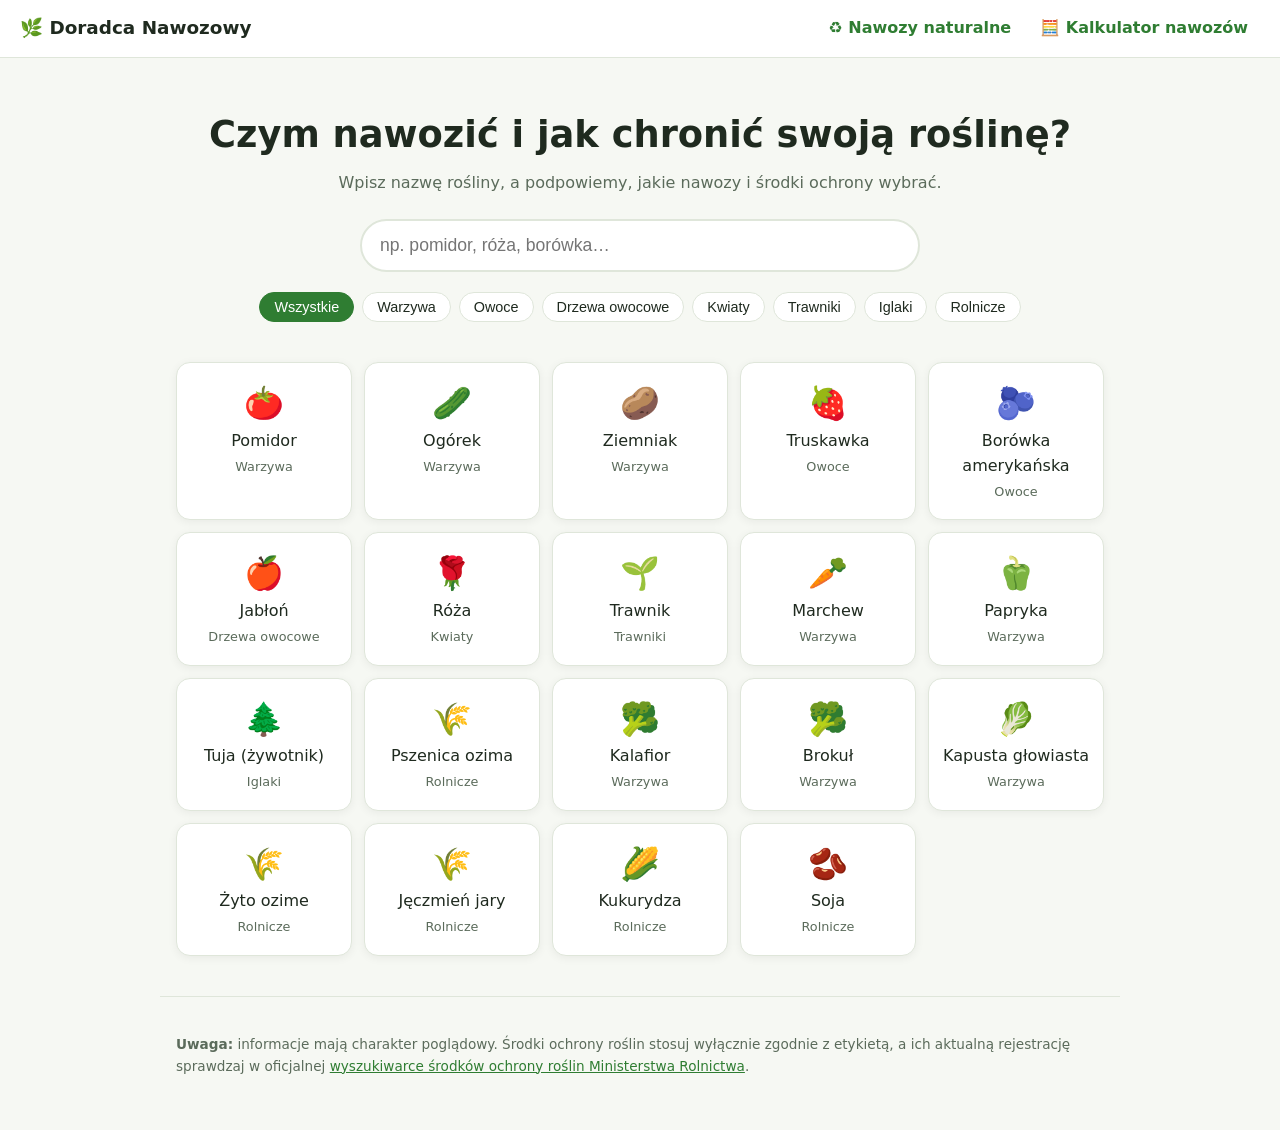
==== index.html @ f7c468db "Doradca Nawozowy - pierwsza wersja strony" ====
<!doctype html>
<html lang="pl">
<head>
  <meta charset="utf-8">
  <meta name="viewport" content="width=device-width, initial-scale=1">
  <title>Doradca Nawozowy</title>
  <meta name="description" content="Wpisz nazwę rośliny i sprawdź, jak ją nawozić i chronić przed chorobami oraz szkodnikami.">
  <link rel="stylesheet" href="style.css">
</head>
<body>
  <header class="naglowek">
    <a href="#" class="logo">🌿 Doradca Nawozowy</a>
    <nav>
      <a href="#naturalne" class="nav-link">♻️ Nawozy naturalne</a>
      <a href="#kalkulator" class="nav-link">🧮 Kalkulator nawozów</a>
    </nav>
  </header>

  <main>
    <section class="hero">
      <h1>Czym nawozić i jak chronić swoją roślinę?</h1>
      <p class="podtytul">Wpisz nazwę rośliny, a podpowiemy, jakie nawozy i środki ochrony wybrać.</p>

      <div class="szukaj">
        <input id="pole-szukaj" type="search" placeholder="np. pomidor, róża, borówka…" autocomplete="off" aria-label="Nazwa rośliny">
        <ul id="podpowiedzi" class="podpowiedzi" role="listbox" hidden></ul>
      </div>

      <div class="kategorie" id="kategorie"></div>
    </section>

    <section id="wynik" class="wynik" hidden></section>

    <section id="lista" class="lista"></section>
  </main>

  <footer class="stopka">
    <p><strong>Uwaga:</strong> informacje mają charakter poglądowy. Środki ochrony roślin stosuj wyłącznie zgodnie z etykietą,
      a ich aktualną rejestrację sprawdzaj w oficjalnej
      <a href="https://www.gov.pl/web/rolnictwo/wyszukiwarka-srodkow-ochrony-roslin" target="_blank" rel="noopener">wyszukiwarce środków ochrony roślin Ministerstwa Rolnictwa</a>.</p>
  </footer>

  <script src="data/rosliny.js"></script>
  <script src="data/nawozy.js"></script>
  <script src="data/naturalne.js"></script>
  <script src="kalkulator.js"></script>
  <script src="strona-naturalne.js"></script>
  <script src="app.js"></script>
</body>
</html>
---- style.css ----
:root {
  --tlo: #f6f8f3;
  --karta: #ffffff;
  --tekst: #1f2a1f;
  --tekst-slaby: #5b6b5b;
  --akcent: #2f7d32;
  --akcent-jasny: #e3f1e1;
  --ramka: #dfe6da;
  --ostrzezenie: #fff6e0;
  --cien: 0 2px 10px rgba(0, 0, 0, 0.06);
  --N: #3b82c4;
  --P: #c4573b;
  --K: #8a5bc4;
}

@media (prefers-color-scheme: dark) {
  :root {
    --tlo: #121712;
    --karta: #1b221b;
    --tekst: #e6ede4;
    --tekst-slaby: #9fb09c;
    --akcent: #6cc070;
    --akcent-jasny: #243624;
    --ramka: #2e3a2e;
    --ostrzezenie: #2d2818;
    --cien: none;
  }
}

* { box-sizing: border-box; }
[hidden] { display: none !important; }

body {
  margin: 0;
  font-family: system-ui, -apple-system, "Segoe UI", Roboto, sans-serif;
  background: var(--tlo);
  color: var(--tekst);
  line-height: 1.55;
}

a { color: var(--akcent); }

.naglowek {
  padding: 14px 20px;
  border-bottom: 1px solid var(--ramka);
  background: var(--karta);
}
.naglowek { display: flex; align-items: center; justify-content: space-between; gap: 12px; flex-wrap: wrap; }
.nav-link { text-decoration: none; font-weight: 600; padding: 6px 12px; border-radius: 999px; }
.nav-link:hover { background: var(--akcent-jasny); }

/* --- Kalkulator --- */
.kalk { display: grid; grid-template-columns: minmax(0, 1fr) minmax(0, 1.3fr); gap: 20px; margin-top: 8px; }
.kalk-pola { display: grid; gap: 12px; align-content: start; }
.pole { display: grid; gap: 4px; font-size: 0.85rem; color: var(--tekst-slaby); }
.pole input, .pole select {
  font: inherit; font-size: 1rem; color: var(--tekst); background: var(--karta);
  border: 1px solid var(--ramka); border-radius: 10px; padding: 8px 10px; width: 100%;
}
.pole input:focus, .pole select:focus { outline: 2px solid var(--akcent); border-color: transparent; }
.razem { display: grid; grid-template-columns: 1fr 80px; gap: 8px; }
.kalk-wynik { background: var(--tlo); border-radius: 14px; padding: 16px; }
.kalk-wynik h4 { margin: 0 0 10px; }
.kalk-wynik h4 + * { margin-bottom: 18px; }
.skladniki { display: grid; gap: 6px; }
.skladnik { display: grid; grid-template-columns: 12px 1fr auto auto; gap: 10px; align-items: center; font-size: 0.92rem; }
.kropka { width: 10px; height: 10px; border-radius: 50%; }
.tabela { width: 100%; border-collapse: collapse; font-size: 0.92rem; }
.tabela th { text-align: left; font-size: 0.8rem; color: var(--tekst-slaby); font-weight: 600; padding: 6px 4px; border-bottom: 1px solid var(--ramka); }
.tabela td { padding: 10px 4px; border-bottom: 1px solid var(--ramka); vertical-align: top; }
.tabela .liczba { text-align: right; white-space: nowrap; }
.slaby { color: var(--tekst-slaby); font-size: 0.85em; }
.maly { font-size: 0.8rem; margin-bottom: 0; }
.ostrz { background: var(--ostrzezenie); padding: 8px 12px; border-radius: 10px; font-size: 0.9rem; }

.grupa { border: 1px solid var(--ramka); border-radius: 14px; padding: 10px 14px 14px; margin: 0; display: grid; gap: 10px; min-width: 0; }
.grupa legend { font-weight: 600; padding: 0 6px; }
.dwa { display: grid; grid-template-columns: 1fr 1fr; gap: 10px; }
.trzy { display: grid; grid-template-columns: repeat(3, 1fr); gap: 8px; }
.jedn { font-size: 0.75rem; opacity: 0.8; }
.pole select:disabled { opacity: 0.75; background: var(--akcent-jasny); }
.badanie { background: var(--tlo); border-radius: 10px; padding: 10px 12px; }
.badanie summary { cursor: pointer; font-weight: 600; color: var(--akcent); font-size: 0.92rem; }
.badanie[open] { display: grid; gap: 10px; }
.badanie[open] summary { margin-bottom: 2px; }
.link-przycisk { background: none; border: none; color: var(--akcent); cursor: pointer; padding: 0; font: inherit; font-size: 0.85rem; justify-self: start; }
.nat-wynik { background: var(--karta); border-radius: 10px; padding: 10px 12px; margin-bottom: 18px; }
.nat-wynik p { margin: 4px 0; }

/* --- Poradnik: nawozy naturalne --- */
.przelicznik { background: var(--akcent-jasny); border-radius: 14px; padding: 12px 18px; margin: 16px 0; }
.przelicznik h4 { margin: 0 0 6px; }
.przelicznik ul { margin: 0; padding-left: 20px; }
.nat-siatka { display: grid; grid-template-columns: repeat(auto-fill, minmax(260px, 1fr)); gap: 14px; }
.nat-karta { border: 1px solid var(--ramka); border-radius: 14px; padding: 14px 16px; font-size: 0.92rem; }
.nat-karta header { display: flex; gap: 10px; align-items: center; }
.nat-karta h3 { margin: 0 0 4px; font-size: 1.05rem; }
.nat-karta p { margin: 8px 0; }
.nat-ikona { font-size: 2rem; }
.nat-sklad { display: flex; gap: 14px; flex-wrap: wrap; background: var(--tlo); border-radius: 10px; padding: 8px 12px; }
.nat-sklad div { display: flex; align-items: center; gap: 6px; }
.nat-dawka { background: var(--tlo); border-radius: 10px; padding: 8px 12px; }
.ocena { display: inline-block; font-weight: 600; font-size: 0.85rem; padding: 2px 10px; border-radius: 999px; white-space: nowrap; }
.ocena-tak { background: #dff3dc; color: #1f6b22; }
.ocena-umiar { background: #fff1c9; color: #7a5a00; }
.ocena-nie { background: #fbdcdc; color: #9b2222; }
@media (prefers-color-scheme: dark) {
  .ocena-tak { background: #1f3a20; color: #8fdc92; }
  .ocena-umiar { background: #3a3218; color: #f0cf6c; }
  .ocena-nie { background: #3d1f1f; color: #f29b9b; }
}
.obornik-info { margin-top: 12px; border: 1px solid var(--ramka); border-radius: 12px; padding: 10px 14px; }
.obornik-info p { margin: 6px 0 0; }
.tabela-przewijana { overflow-x: auto; }
.przycisk { display: inline-block; background: var(--akcent); color: #fff; text-decoration: none; padding: 10px 18px; border-radius: 999px; font-weight: 600; }
@media (prefers-color-scheme: dark) { .przycisk { color: #102010; } }

@media (max-width: 720px) {
  .trzy { grid-template-columns: 1fr 1fr 1fr; }
  .kalk { grid-template-columns: 1fr; }
  .skladnik { grid-template-columns: 12px 1fr auto; }
  .skladnik .slaby { grid-column: 2 / -1; }
}

.logo { font-weight: 700; font-size: 1.15rem; text-decoration: none; color: var(--tekst); }

main { max-width: 960px; margin: 0 auto; padding: 0 16px 40px; }

.hero { text-align: center; padding: 48px 0 24px; }
.hero h1 { font-size: clamp(1.6rem, 4vw, 2.3rem); margin: 0 0 8px; }
.podtytul { color: var(--tekst-slaby); margin: 0 0 24px; }

.szukaj { position: relative; max-width: 560px; margin: 0 auto; }
#pole-szukaj {
  width: 100%;
  font-size: 1.1rem;
  padding: 14px 18px;
  border: 2px solid var(--ramka);
  border-radius: 999px;
  background: var(--karta);
  color: var(--tekst);
  outline: none;
}
#pole-szukaj:focus { border-color: var(--akcent); }

.podpowiedzi {
  position: absolute;
  left: 0; right: 0; top: calc(100% + 6px);
  margin: 0; padding: 6px;
  list-style: none;
  background: var(--karta);
  border: 1px solid var(--ramka);
  border-radius: 14px;
  box-shadow: var(--cien);
  text-align: left;
  z-index: 10;
}
.podpowiedzi li { padding: 10px 12px; border-radius: 10px; cursor: pointer; display: flex; gap: 10px; align-items: center; }
.podpowiedzi li.aktywna, .podpowiedzi li:hover { background: var(--akcent-jasny); }
.podpowiedzi .lac { color: var(--tekst-slaby); font-style: italic; font-size: 0.9rem; margin-left: auto; }
.podpowiedzi .brak { cursor: default; color: var(--tekst-slaby); }

.kategorie { display: flex; flex-wrap: wrap; gap: 8px; justify-content: center; margin-top: 20px; }
.kategoria {
  border: 1px solid var(--ramka);
  background: var(--karta);
  color: var(--tekst);
  padding: 6px 14px;
  border-radius: 999px;
  cursor: pointer;
  font-size: 0.9rem;
}
.kategoria.wybrana { background: var(--akcent); color: #fff; border-color: var(--akcent); }

.lista {
  display: grid;
  grid-template-columns: repeat(auto-fill, minmax(150px, 1fr));
  gap: 12px;
  margin-top: 16px;
}
.kafel {
  background: var(--karta);
  border: 1px solid var(--ramka);
  border-radius: 14px;
  padding: 16px 12px;
  text-align: center;
  text-decoration: none;
  color: var(--tekst);
  box-shadow: var(--cien);
  transition: transform .15s;
}
.kafel:hover { transform: translateY(-2px); border-color: var(--akcent); }
.kafel .ikona { font-size: 2rem; display: block; }
.kafel .kat { font-size: 0.8rem; color: var(--tekst-slaby); }

/* --- Karta wyniku --- */
.wynik {
  background: var(--karta);
  border: 1px solid var(--ramka);
  border-radius: 18px;
  padding: 24px;
  box-shadow: var(--cien);
}
.wynik-naglowek { display: flex; gap: 16px; align-items: center; flex-wrap: wrap; }
.wynik-naglowek .ikona { font-size: 3rem; }
.wynik-naglowek h2 { margin: 0; }
.wynik-naglowek .lac { color: var(--tekst-slaby); font-style: italic; }
.wroc { margin-left: auto; background: none; border: 1px solid var(--ramka); color: var(--tekst); padding: 6px 14px; border-radius: 999px; cursor: pointer; }

.info { display: grid; grid-template-columns: repeat(auto-fit, minmax(200px, 1fr)); gap: 12px; margin: 20px 0; }
.info div { background: var(--tlo); border-radius: 12px; padding: 12px 14px; }
.info .etykieta { font-size: 0.8rem; color: var(--tekst-slaby); display: block; }

h3 { margin: 28px 0 12px; font-size: 1.2rem; }

.npk { display: grid; gap: 10px; max-width: 420px; }
.npk-wiersz { display: grid; grid-template-columns: 110px 1fr 70px; align-items: center; gap: 10px; font-size: 0.95rem; }
.pasek { height: 10px; background: var(--tlo); border-radius: 999px; overflow: hidden; }
.pasek span { display: block; height: 100%; border-radius: 999px; }
.poziom { color: var(--tekst-slaby); font-size: 0.85rem; }

.harmonogram { list-style: none; padding: 0; margin: 0; display: grid; gap: 10px; }
.harmonogram li { border-left: 4px solid var(--akcent); padding: 8px 14px; background: var(--tlo); border-radius: 0 10px 10px 0; }
.harmonogram strong { display: block; }

.chipy { display: flex; flex-wrap: wrap; gap: 8px; }
.chip { background: var(--akcent-jasny); padding: 6px 12px; border-radius: 999px; font-size: 0.9rem; }

.problemy { display: grid; gap: 12px; }
.problem { border: 1px solid var(--ramka); border-radius: 14px; padding: 14px 16px; }
.problem h4 { margin: 0 0 8px; display: flex; gap: 8px; align-items: center; flex-wrap: wrap; }
.typ { font-size: 0.75rem; font-weight: 600; text-transform: uppercase; padding: 2px 8px; border-radius: 6px; background: var(--tlo); color: var(--tekst-slaby); }
.problem p { margin: 4px 0; }

.uwaga { background: var(--ostrzezenie); border-radius: 12px; padding: 12px 16px; margin-top: 20px; font-size: 0.92rem; }

.stopka { max-width: 960px; margin: 0 auto; padding: 24px 16px 40px; color: var(--tekst-slaby); font-size: 0.85rem; border-top: 1px solid var(--ramka); }

@media (max-width: 520px) {
  .wynik { padding: 16px; }
  .npk-wiersz { grid-template-columns: 90px 1fr 60px; }
  .wroc { margin-left: 0; }
}
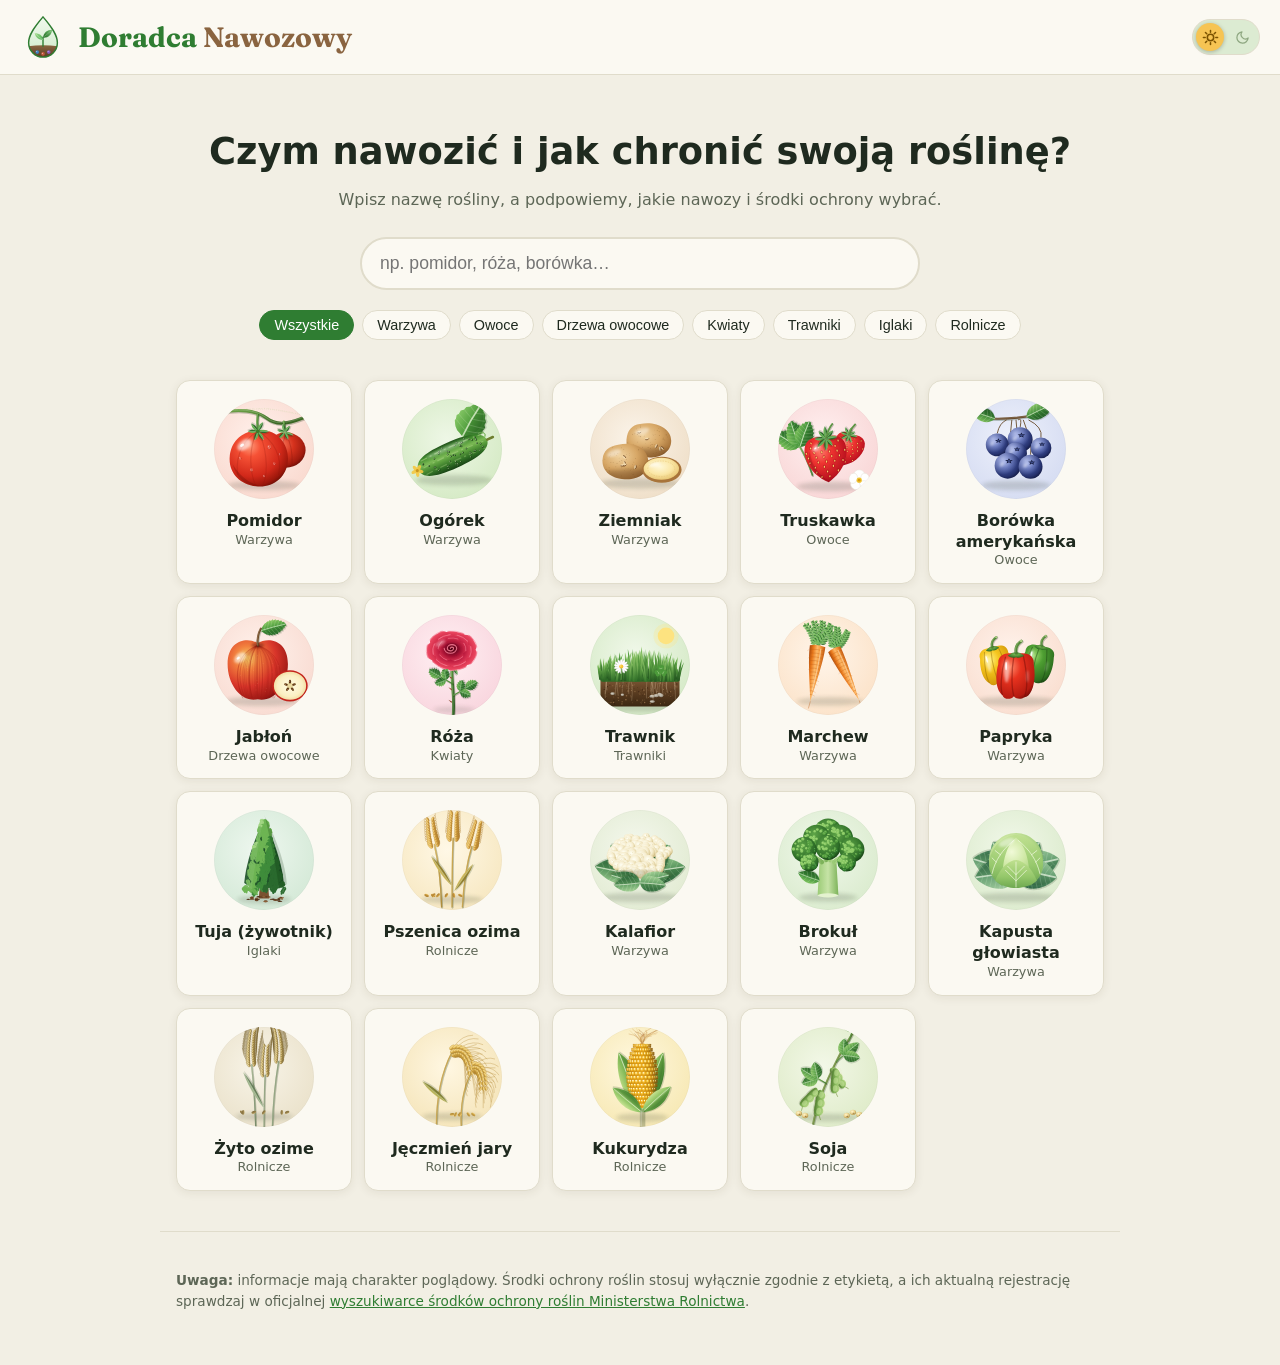
==== commit a90fd84e: "Logo, tryb jasny/ciemny i nowe działy strony - Logo "kiełek w kropli" w nagłówku, jako favicon i w d" ====
--- a/index.html
+++ b/index.html
@@ -5,16 +5,32 @@
   <meta name="viewport" content="width=device-width, initial-scale=1">
   <title>Doradca Nawozowy</title>
   <meta name="description" content="Wpisz nazwę rośliny i sprawdź, jak ją nawozić i chronić przed chorobami oraz szkodnikami.">
+  <link rel="icon" type="image/svg+xml" href="logo/logo.svg">
+  <link rel="preconnect" href="https://fonts.googleapis.com">
+  <link rel="preconnect" href="https://fonts.gstatic.com" crossorigin>
+  <link rel="stylesheet" href="https://fonts.googleapis.com/css2?family=Fraunces:opsz,wght@9..144,700&display=swap">
   <link rel="stylesheet" href="style.css">
+  <script>
+    // Zapamiętany motyw ustawiamy przed narysowaniem strony, żeby nie mignęła w złych kolorach.
+    try { const m = localStorage.getItem("motyw"); if (m === "jasny" || m === "ciemny") document.documentElement.dataset.motyw = m; } catch (e) {}
+  </script>
 </head>
 <body>
   <header class="naglowek">
-    <a href="#" class="logo">🌿 Doradca Nawozowy</a>
-    <nav>
-      <a href="#naturalne" class="nav-link">♻️ Nawozy naturalne</a>
-      <a href="#kalkulator" class="nav-link">🧮 Kalkulator nawozów</a>
-    </nav>
+    <a href="#" class="logo"><img src="logo/logo.svg" alt="" width="46" height="46"><span>Doradca <span class="logo-n">Nawozowy</span></span></a>
+    <button type="button" id="przelacz-motyw" class="przelacz-motyw" role="switch" aria-checked="false" aria-label="Tryb ciemny">
+      <span class="tor" aria-hidden="true">
+        <svg class="tlo-slonce" viewBox="0 0 24 24" fill="none" stroke="currentColor" stroke-width="2" stroke-linecap="round"><circle cx="12" cy="12" r="4.5"/><path d="M12 2v2.5M12 19.5V22M2 12h2.5M19.5 12H22M4.9 4.9l1.8 1.8M17.3 17.3l1.8 1.8M4.9 19.1l1.8-1.8M17.3 6.7l1.8-1.8"/></svg>
+        <svg class="tlo-ksiezyc" viewBox="0 0 24 24" fill="none" stroke="currentColor" stroke-width="2" stroke-linecap="round" stroke-linejoin="round"><path d="M21 12.8A9 9 0 1 1 11.2 3a7 7 0 0 0 9.8 9.8z"/></svg>
+        <span class="galka">
+          <svg class="ikona-slonce" viewBox="0 0 24 24" fill="none" stroke="currentColor" stroke-width="2.2" stroke-linecap="round"><circle cx="12" cy="12" r="4.5"/><path d="M12 2v2.5M12 19.5V22M2 12h2.5M19.5 12H22M4.9 4.9l1.8 1.8M17.3 17.3l1.8 1.8M4.9 19.1l1.8-1.8M17.3 6.7l1.8-1.8"/></svg>
+          <svg class="ikona-ksiezyc" viewBox="0 0 24 24" fill="none" stroke="currentColor" stroke-width="2.2" stroke-linecap="round" stroke-linejoin="round"><path d="M21 12.8A9 9 0 1 1 11.2 3a7 7 0 0 0 9.8 9.8z"/></svg>
+        </span>
+      </span>
+    </button>
   </header>
+
+  <nav id="pasek-powrotu" class="pasek-powrotu" aria-label="Nawigacja" hidden></nav>
 
   <main>
     <section class="hero">
@@ -45,6 +61,9 @@
   <script src="data/naturalne.js"></script>
   <script src="kalkulator.js"></script>
   <script src="strona-naturalne.js"></script>
+  <script src="notatka.js"></script>
+  <script src="strona-ph.js"></script>
   <script src="app.js"></script>
+  <script src="motyw.js"></script>
 </body>
 </html>
--- a/style.css
+++ b/style.css
@@ -1,30 +1,64 @@
+/* ===== Motywy kolorów =====
+   Jasny „len i liść”: ciepłe, lniane tło zamiast czystej bieli.
+   Ciemny „las nocą”: głęboki mech i ziemia zamiast czystej czerni.
+   Domyślnie strona idzie za ustawieniem systemu; przycisk w nagłówku
+   ustawia <html data-motyw="jasny|ciemny"> i zapamiętuje wybór. */
 :root {
-  --tlo: #f6f8f3;
-  --karta: #ffffff;
+  color-scheme: light;
+  --tlo: #f2efe4;
+  --karta: #fbf9f2;
   --tekst: #1f2a1f;
-  --tekst-slaby: #5b6b5b;
+  --tekst-slaby: #5d6656;
   --akcent: #2f7d32;
-  --akcent-jasny: #e3f1e1;
-  --ramka: #dfe6da;
-  --ostrzezenie: #fff6e0;
-  --cien: 0 2px 10px rgba(0, 0, 0, 0.06);
+  --akcent-jasny: #e2eed9;
+  --na-akcencie: #ffffff;
+  --ramka: #e0dccb;
+  --ostrzezenie: #fbefd2;
+  --braz: #8a6440;
+  --cien: 0 2px 10px rgba(60, 50, 20, 0.08);
+  --ocena-tak-tlo: #dff3dc; --ocena-tak: #1f6b22;
+  --ocena-umiar-tlo: #fff1c9; --ocena-umiar: #7a5a00;
+  --ocena-nie-tlo: #fbdcdc; --ocena-nie: #9b2222;
   --N: #3b82c4;
   --P: #c4573b;
   --K: #8a5bc4;
 }
 
 @media (prefers-color-scheme: dark) {
-  :root {
-    --tlo: #121712;
-    --karta: #1b221b;
-    --tekst: #e6ede4;
-    --tekst-slaby: #9fb09c;
-    --akcent: #6cc070;
-    --akcent-jasny: #243624;
-    --ramka: #2e3a2e;
-    --ostrzezenie: #2d2818;
-    --cien: none;
+  :root:not([data-motyw="jasny"]) {
+    color-scheme: dark;
+    --tlo: #1a231d;
+    --karta: #233028;
+    --tekst: #e9ebe0;
+    --tekst-slaby: #a9b5a1;
+    --akcent: #7cc576;
+    --akcent-jasny: #2c3d30;
+    --na-akcencie: #13200f;
+    --ramka: #354639;
+    --ostrzezenie: #3a3222;
+    --braz: #d2b48c;
+    --cien: 0 2px 12px rgba(0, 0, 0, 0.25);
+    --ocena-tak-tlo: #1f3a20; --ocena-tak: #8fdc92;
+    --ocena-umiar-tlo: #3a3218; --ocena-umiar: #f0cf6c;
+    --ocena-nie-tlo: #3d1f1f; --ocena-nie: #f29b9b;
   }
+}
+:root[data-motyw="ciemny"] {
+  color-scheme: dark;
+  --tlo: #1a231d;
+  --karta: #233028;
+  --tekst: #e9ebe0;
+  --tekst-slaby: #a9b5a1;
+  --akcent: #7cc576;
+  --akcent-jasny: #2c3d30;
+  --na-akcencie: #13200f;
+  --ramka: #354639;
+  --ostrzezenie: #3a3222;
+  --braz: #d2b48c;
+  --cien: 0 2px 12px rgba(0, 0, 0, 0.25);
+  --ocena-tak-tlo: #1f3a20; --ocena-tak: #8fdc92;
+  --ocena-umiar-tlo: #3a3218; --ocena-umiar: #f0cf6c;
+  --ocena-nie-tlo: #3d1f1f; --ocena-nie: #f29b9b;
 }
 
 * { box-sizing: border-box; }
@@ -45,9 +79,30 @@
   border-bottom: 1px solid var(--ramka);
   background: var(--karta);
 }
-.naglowek { display: flex; align-items: center; justify-content: space-between; gap: 12px; flex-wrap: wrap; }
-.nav-link { text-decoration: none; font-weight: 600; padding: 6px 12px; border-radius: 999px; }
-.nav-link:hover { background: var(--akcent-jasny); }
+
+/* --- Pasek powrotu (przyklejony u góry ekranu) --- */
+.pasek-powrotu {
+  position: sticky; top: 0; z-index: 20;
+  display: flex; gap: 10px; flex-wrap: wrap; align-items: center;
+  padding: 10px max(16px, calc((100% - 928px) / 2));
+  background: color-mix(in srgb, var(--tlo) 88%, transparent);
+  backdrop-filter: blur(8px);
+  border-bottom: 1px solid var(--ramka);
+}
+.powrot {
+  display: inline-flex; align-items: center; gap: 8px;
+  font: inherit; font-size: 1.05rem; font-weight: 600;
+  padding: 10px 20px; min-height: 44px;
+  border-radius: 999px; cursor: pointer;
+  transition: transform .1s, background .15s;
+}
+.powrot .strzalka { font-size: 1.3rem; line-height: 1; }
+.powrot:active { transform: scale(0.97); }
+.powrot-glowny { background: var(--akcent); color: var(--na-akcencie); border: 2px solid var(--akcent); }
+.powrot-glowny:hover { filter: brightness(1.08); }
+.powrot-roslina { background: var(--karta); color: var(--tekst); border: 2px solid var(--ramka); }
+.powrot-roslina:hover { border-color: var(--akcent); }
+#wynik { margin-top: 20px; }
 
 /* --- Kalkulator --- */
 .kalk { display: grid; grid-template-columns: minmax(0, 1fr) minmax(0, 1.3fr); gap: 20px; margin-top: 8px; }
@@ -101,19 +156,59 @@
 .nat-sklad div { display: flex; align-items: center; gap: 6px; }
 .nat-dawka { background: var(--tlo); border-radius: 10px; padding: 8px 12px; }
 .ocena { display: inline-block; font-weight: 600; font-size: 0.85rem; padding: 2px 10px; border-radius: 999px; white-space: nowrap; }
-.ocena-tak { background: #dff3dc; color: #1f6b22; }
-.ocena-umiar { background: #fff1c9; color: #7a5a00; }
-.ocena-nie { background: #fbdcdc; color: #9b2222; }
-@media (prefers-color-scheme: dark) {
-  .ocena-tak { background: #1f3a20; color: #8fdc92; }
-  .ocena-umiar { background: #3a3218; color: #f0cf6c; }
-  .ocena-nie { background: #3d1f1f; color: #f29b9b; }
-}
+.ocena-tak { background: var(--ocena-tak-tlo); color: var(--ocena-tak); }
+.ocena-umiar { background: var(--ocena-umiar-tlo); color: var(--ocena-umiar); }
+.ocena-nie { background: var(--ocena-nie-tlo); color: var(--ocena-nie); }
 .obornik-info { margin-top: 12px; border: 1px solid var(--ramka); border-radius: 12px; padding: 10px 14px; }
 .obornik-info p { margin: 6px 0 0; }
 .tabela-przewijana { overflow-x: auto; }
-.przycisk { display: inline-block; background: var(--akcent); color: #fff; text-decoration: none; padding: 10px 18px; border-radius: 999px; font-weight: 600; }
-@media (prefers-color-scheme: dark) { .przycisk { color: #102010; } }
+.przycisk { display: inline-block; background: var(--akcent); color: var(--na-akcencie); text-decoration: none; padding: 10px 18px; border-radius: 999px; font-weight: 600; }
+button.przycisk { border: none; cursor: pointer; font: inherit; font-weight: 600; }
+button.przycisk:disabled { opacity: 0.6; cursor: default; }
+.przycisk-jasny { background: var(--akcent-jasny); color: var(--tekst); }
+.kalk-prawa { display: grid; gap: 12px; align-content: start; min-width: 0; }
+.akcje { display: flex; gap: 10px; flex-wrap: wrap; }
+
+/* --- Poradnik: pH --- */
+.maly-link { display: block; font-size: 0.82rem; margin-top: 6px; }
+.ph-skala { margin: 18px 0 8px; }
+.ph-klasy { position: relative; height: 34px; border-radius: 10px; overflow: hidden; }
+.ph-klasy div { position: absolute; top: 0; bottom: 0; display: flex; align-items: center; justify-content: center; }
+.ph-klasy span { font-size: 0.75rem; font-weight: 600; color: #1b1b1b; white-space: nowrap; overflow: hidden; text-overflow: ellipsis; padding: 0 4px; }
+.ph-podzialka, .ph-os { position: relative; height: 20px; display: block; }
+.ph-podzialka span, .ph-os span { position: absolute; transform: translateX(-50%); font-size: 0.8rem; color: var(--tekst-slaby); }
+.ph-sprawdz { background: var(--tlo); border-radius: 14px; padding: 14px 16px; margin: 16px 0; }
+.ph-sprawdz h4 { margin: 0 0 10px; }
+.ph-sprawdz p { margin: 10px 0 0; }
+.werdykt-ok { background: var(--akcent-jasny); padding: 8px 12px; border-radius: 10px; font-size: 0.9rem; }
+.dwa-tekst { display: grid; grid-template-columns: 1fr 1fr; gap: 12px; }
+.dwa-tekst div { background: var(--tlo); border-radius: 12px; padding: 10px 14px; font-size: 0.92rem; }
+.ph-skutek ul { padding-left: 18px; margin: 8px 0 0; }
+.ph-skutek li { margin-bottom: 6px; }
+.ph-skutek.kwasna { border-top: 4px solid #e8913a; }
+.ph-skutek.zasadowa { border-top: 4px solid #4a8fd4; }
+.ph-wykres { display: grid; gap: 4px; }
+.ph-wiersz { display: grid; grid-template-columns: 170px 1fr 70px; gap: 10px; align-items: center; text-decoration: none; color: var(--tekst); padding: 4px 6px; border-radius: 8px; font-size: 0.9rem; }
+.ph-wiersz:not(.naglowek):hover { background: var(--tlo); }
+.ph-wiersz.wybrana { background: var(--akcent-jasny); font-weight: 600; }
+.ph-tor { position: relative; height: 12px; background: linear-gradient(90deg, #d9534f33, #e8913a33, #d6c13a33, #5cb85c33, #4a8fd433); border-radius: 999px; }
+.ph-pasek { position: absolute; top: 0; bottom: 0; background: var(--akcent); border-radius: 999px; }
+.ph-zakres { color: var(--tekst-slaby); font-size: 0.85rem; text-align: right; }
+.ph-wiersz.naglowek .ph-tor { background: none; }
+@media (max-width: 600px) {
+  .ph-wiersz { grid-template-columns: 110px 1fr 56px; font-size: 0.8rem; }
+  .dwa-tekst { grid-template-columns: 1fr; }
+  .ph-klasy span { font-size: 0.6rem; }
+}
+
+/* --- Wydruk notatki: drukujemy tylko #notatka-druk --- */
+#notatka-druk { display: none; }
+@media print {
+  body { background: #fff !important; }
+  body > *:not(#notatka-druk) { display: none !important; }
+  #notatka-druk { display: block; }
+  @page { size: A4; margin: 12mm 15mm; }
+}
 
 @media (max-width: 720px) {
   .trzy { grid-template-columns: 1fr 1fr 1fr; }
@@ -122,7 +217,47 @@
   .skladnik .slaby { grid-column: 2 / -1; }
 }
 
-.logo { font-weight: 700; font-size: 1.15rem; text-decoration: none; color: var(--tekst); }
+.naglowek { display: flex; align-items: center; justify-content: space-between; gap: 12px; }
+.logo { display: inline-flex; align-items: center; gap: 12px; font-family: "Fraunces", Georgia, "Times New Roman", serif; font-weight: 700; font-size: 1.75rem; line-height: 1.1; text-decoration: none; color: var(--akcent); }
+.logo img { width: 46px; height: 46px; flex-shrink: 0; }
+.logo .logo-n { color: var(--braz); }
+@media (max-width: 420px) { .logo { font-size: 1.3rem; } .logo img { width: 38px; height: 38px; } }
+
+/* --- Przełącznik motywu --- */
+/* Suwak: w trybie jasnym gałka-słońce stoi po lewej, w ciemnym gałka-księżyc przesuwa się w prawo. */
+.przelacz-motyw { flex: none; padding: 4px; margin: -4px; background: none; border: none; cursor: pointer; border-radius: 999px; }
+.przelacz-motyw:focus-visible { outline: 2px solid var(--akcent); outline-offset: 2px; }
+.przelacz-motyw .tor {
+  --szer: 68px; --gal: 28px;
+  position: relative; display: flex; align-items: center; justify-content: space-between;
+  width: var(--szer); height: 36px; padding: 0 9px; border-radius: 999px;
+  background: #dcebd2; border: 1px solid var(--ramka); color: #6d8a5e;
+  transition: background .3s, border-color .3s;
+}
+.przelacz-motyw:hover .tor { border-color: var(--akcent); }
+.przelacz-motyw .tor > svg { width: 15px; height: 15px; opacity: .7; }
+.przelacz-motyw .galka {
+  position: absolute; top: 3px; left: 3px; width: var(--gal); height: var(--gal); border-radius: 50%;
+  display: grid; place-items: center;
+  background: #f6c453; color: #7a5200; box-shadow: 0 1px 4px rgba(0, 0, 0, .25);
+  transition: transform .3s cubic-bezier(.4, .2, .2, 1.2), background .3s, color .3s;
+}
+.przelacz-motyw .galka svg { width: 17px; height: 17px; grid-area: 1 / 1; transition: opacity .2s; }
+.przelacz-motyw .galka .ikona-ksiezyc { opacity: 0; }
+.przelacz-motyw:active .galka { width: calc(var(--gal) + 4px); border-radius: 999px; }
+
+/* Wygląd suwaka w trybie ciemnym (ustawionym ręcznie albo przez system) */
+:root[data-motyw="ciemny"] .przelacz-motyw .tor { background: #12201a; border-color: #3d5244; color: #8aa392; }
+:root[data-motyw="ciemny"] .przelacz-motyw .galka { transform: translateX(calc(var(--szer) - var(--gal) - 8px)); background: #e4e8d6; color: #2a3a2e; }
+:root[data-motyw="ciemny"] .przelacz-motyw .galka .ikona-slonce { opacity: 0; }
+:root[data-motyw="ciemny"] .przelacz-motyw .galka .ikona-ksiezyc { opacity: 1; }
+@media (prefers-color-scheme: dark) {
+  :root:not([data-motyw="jasny"]) .przelacz-motyw .tor { background: #12201a; border-color: #3d5244; color: #8aa392; }
+  :root:not([data-motyw="jasny"]) .przelacz-motyw .galka { transform: translateX(calc(var(--szer) - var(--gal) - 8px)); background: #e4e8d6; color: #2a3a2e; }
+  :root:not([data-motyw="jasny"]) .przelacz-motyw .galka .ikona-slonce { opacity: 0; }
+  :root:not([data-motyw="jasny"]) .przelacz-motyw .galka .ikona-ksiezyc { opacity: 1; }
+}
+@media (prefers-reduced-motion: reduce) { .przelacz-motyw .galka, .przelacz-motyw .tor { transition: none; } }
 
 main { max-width: 960px; margin: 0 auto; padding: 0 16px 40px; }
 
@@ -170,7 +305,7 @@
   cursor: pointer;
   font-size: 0.9rem;
 }
-.kategoria.wybrana { background: var(--akcent); color: #fff; border-color: var(--akcent); }
+.kategoria.wybrana { background: var(--akcent); color: var(--na-akcencie); border-color: var(--akcent); }
 
 .lista {
   display: grid;
@@ -182,16 +317,23 @@
   background: var(--karta);
   border: 1px solid var(--ramka);
   border-radius: 14px;
-  padding: 16px 12px;
+  padding: 16px 12px 14px;
   text-align: center;
   text-decoration: none;
   color: var(--tekst);
   box-shadow: var(--cien);
   transition: transform .15s;
+  display: flex; flex-direction: column; align-items: center; gap: 10px;
+  overflow: hidden;
 }
 .kafel:hover { transform: translateY(-2px); border-color: var(--akcent); }
-.kafel .ikona { font-size: 2rem; display: block; }
-.kafel .kat { font-size: 0.8rem; color: var(--tekst-slaby); }
+.kafel-grafika { width: 104px; height: 104px; display: block; }
+.kafel-tekst { display: flex; flex-direction: column; font-weight: 600; line-height: 1.3; }
+.kafel .kat { font-size: 0.8rem; color: var(--tekst-slaby); font-weight: 400; }
+.podpowiedzi .miniatura { width: 32px; height: 32px; flex: none; }
+
+.naglowek-grafika { margin: 0; flex: none; }
+.karta-grafika { width: 112px; height: 112px; display: block; }
 
 /* --- Karta wyniku --- */
 .wynik {
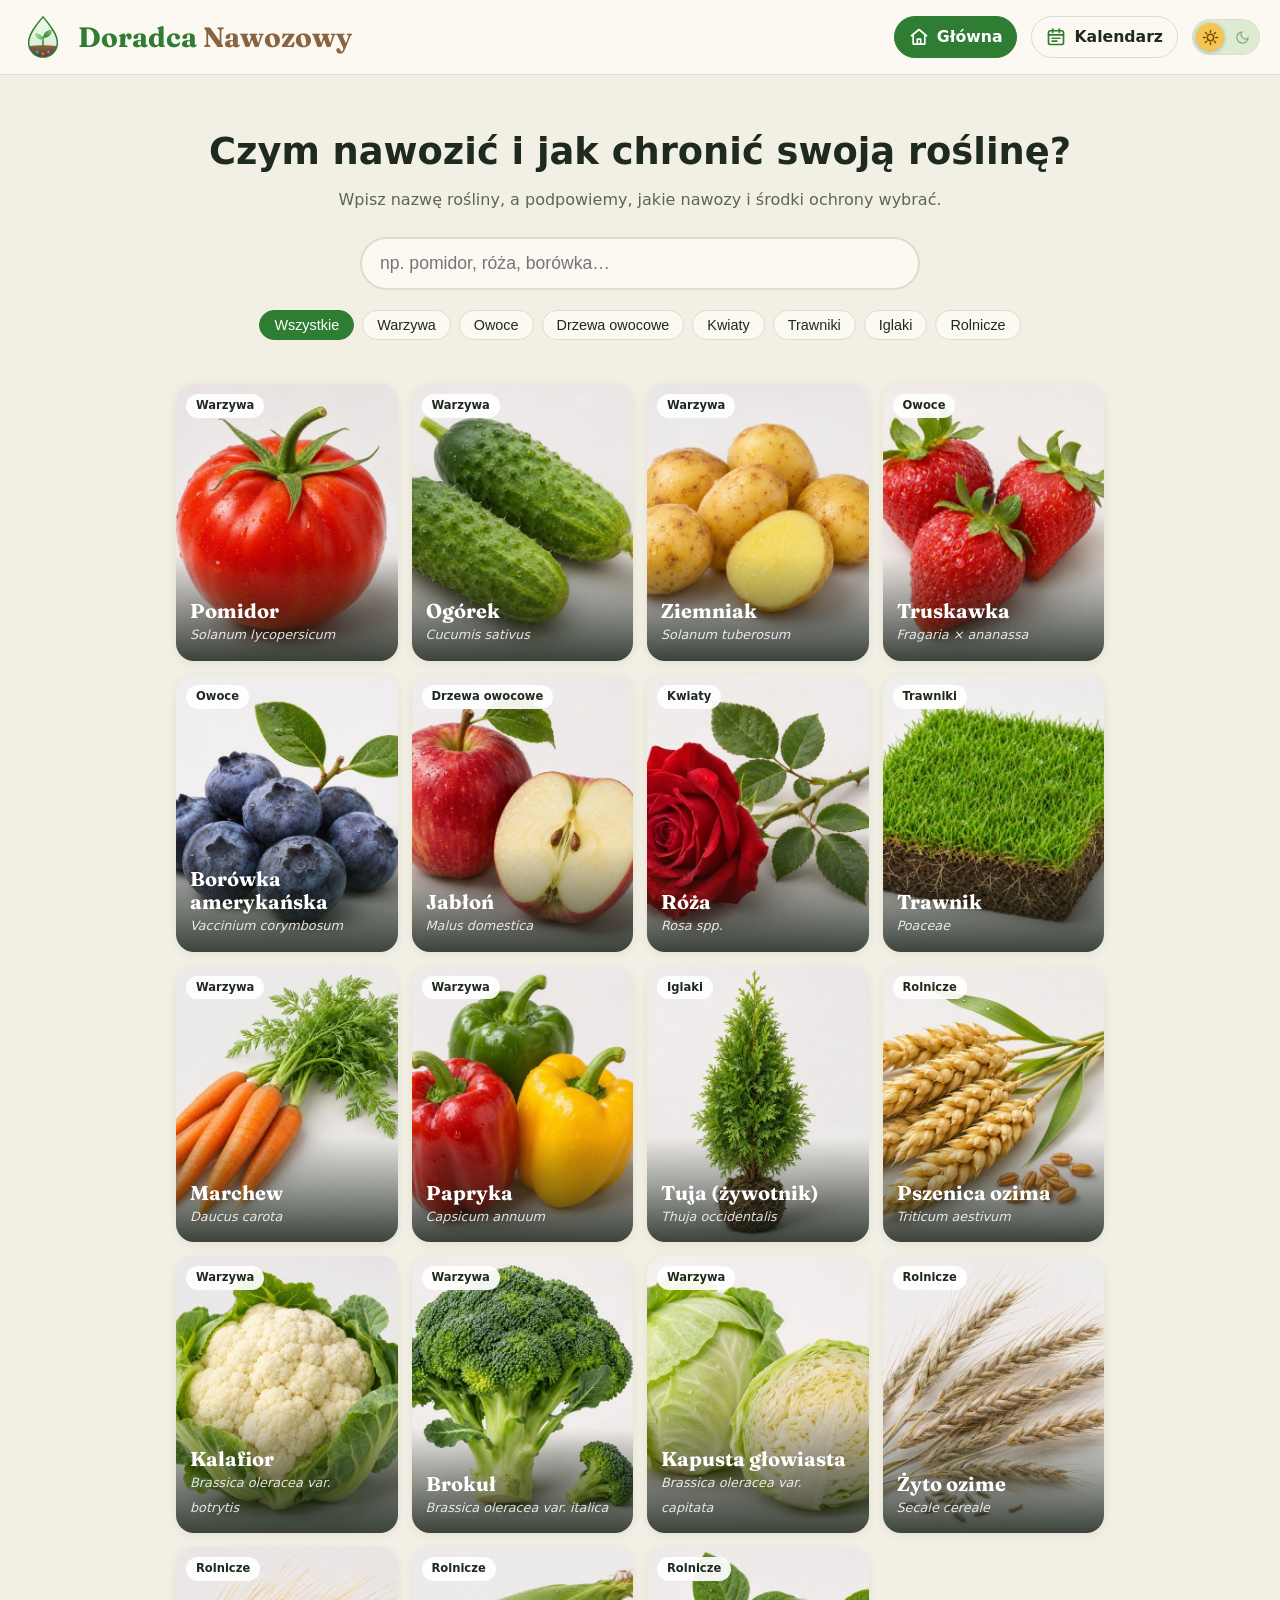
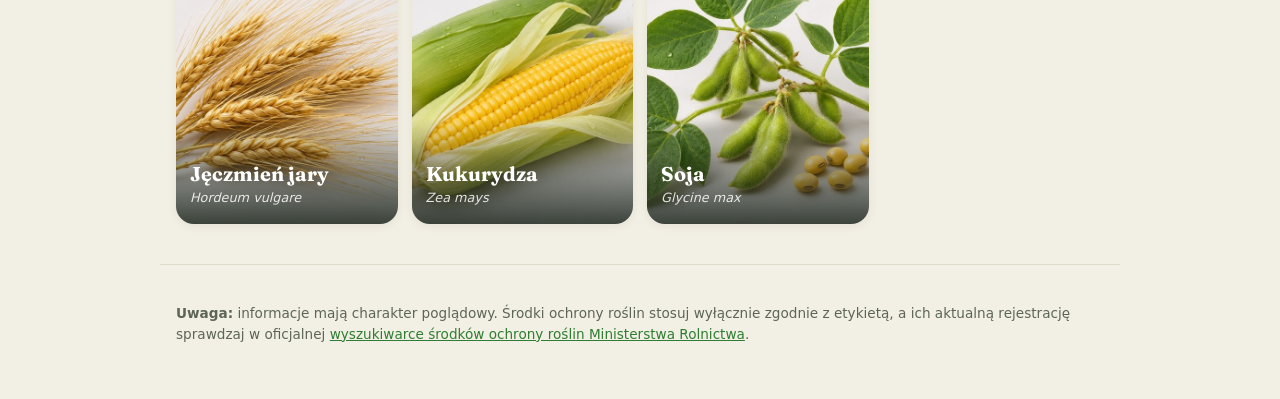
==== commit 78a31be0: "Kalendarz prac, zdjęcia roślin i poprawki wyglądu Co-Authored-By: Claude Opus 5.5 <noreply@anthropic" ====
--- a/index.html
+++ b/index.html
@@ -9,7 +9,8 @@
   <link rel="preconnect" href="https://fonts.googleapis.com">
   <link rel="preconnect" href="https://fonts.gstatic.com" crossorigin>
   <link rel="stylesheet" href="https://fonts.googleapis.com/css2?family=Fraunces:opsz,wght@9..144,700&display=swap">
-  <link rel="stylesheet" href="style.css">
+  <link rel="stylesheet" href="style.css?v=2026-11-24j">
+  <link rel="stylesheet" href="kalendarz.css?v=2026-11-24j">
   <script>
     // Zapamiętany motyw ustawiamy przed narysowaniem strony, żeby nie mignęła w złych kolorach.
     try { const m = localStorage.getItem("motyw"); if (m === "jasny" || m === "ciemny") document.documentElement.dataset.motyw = m; } catch (e) {}
@@ -18,6 +19,15 @@
 <body>
   <header class="naglowek">
     <a href="#" class="logo"><img src="logo/logo.svg" alt="" width="46" height="46"><span>Doradca <span class="logo-n">Nawozowy</span></span></a>
+    <nav class="naglowek-prawa" aria-label="Menu">
+    <a href="#" id="zakladka-glowna" class="zakladka">
+      <svg viewBox="0 0 24 24" fill="none" stroke="currentColor" stroke-width="2" stroke-linecap="round" stroke-linejoin="round" aria-hidden="true"><path d="M3 10.5 12 3l9 7.5"/><path d="M5 9v11.5h14V9"/><path d="M10 20.5v-6h4v6"/></svg>
+      <span>Główna</span>
+    </a>
+    <a href="#kalendarz" id="zakladka-kalendarz" class="zakladka">
+      <svg viewBox="0 0 24 24" fill="none" stroke="currentColor" stroke-width="2" stroke-linecap="round" stroke-linejoin="round" aria-hidden="true"><rect x="3" y="4.5" width="18" height="16.5" rx="2.5"/><path d="M3 9.5h18M8 2.5v4M16 2.5v4"/><path d="M7.5 13.5h2M11 13.5h2M14.5 13.5h2M7.5 17h2M11 17h2"/></svg>
+      <span>Kalendarz</span>
+    </a>
     <button type="button" id="przelacz-motyw" class="przelacz-motyw" role="switch" aria-checked="false" aria-label="Tryb ciemny">
       <span class="tor" aria-hidden="true">
         <svg class="tlo-slonce" viewBox="0 0 24 24" fill="none" stroke="currentColor" stroke-width="2" stroke-linecap="round"><circle cx="12" cy="12" r="4.5"/><path d="M12 2v2.5M12 19.5V22M2 12h2.5M19.5 12H22M4.9 4.9l1.8 1.8M17.3 17.3l1.8 1.8M4.9 19.1l1.8-1.8M17.3 6.7l1.8-1.8"/></svg>
@@ -28,6 +38,7 @@
         </span>
       </span>
     </button>
+    </nav>
   </header>
 
   <nav id="pasek-powrotu" class="pasek-powrotu" aria-label="Nawigacja" hidden></nav>
@@ -56,14 +67,16 @@
       <a href="https://www.gov.pl/web/rolnictwo/wyszukiwarka-srodkow-ochrony-roslin" target="_blank" rel="noopener">wyszukiwarce środków ochrony roślin Ministerstwa Rolnictwa</a>.</p>
   </footer>
 
-  <script src="data/rosliny.js"></script>
-  <script src="data/nawozy.js"></script>
-  <script src="data/naturalne.js"></script>
-  <script src="kalkulator.js"></script>
-  <script src="strona-naturalne.js"></script>
-  <script src="notatka.js"></script>
-  <script src="strona-ph.js"></script>
-  <script src="app.js"></script>
-  <script src="motyw.js"></script>
+  <script src="data/rosliny.js?v=2026-11-24j"></script>
+  <script src="data/nawozy.js?v=2026-11-24j"></script>
+  <script src="data/naturalne.js?v=2026-11-24j"></script>
+  <script src="kalkulator.js?v=2026-11-24j"></script>
+  <script src="strona-naturalne.js?v=2026-11-24j"></script>
+  <script src="notatka.js?v=2026-11-24j"></script>
+  <script src="strona-ph.js?v=2026-11-24j"></script>
+  <script src="data/kalendarz.js?v=2026-11-24j"></script>
+  <script src="strona-kalendarz.js?v=2026-11-24j"></script>
+  <script src="app.js?v=2026-11-24j"></script>
+  <script src="motyw.js?v=2026-11-24j"></script>
 </body>
 </html>
--- a/style.css
+++ b/style.css
@@ -307,33 +307,47 @@
 }
 .kategoria.wybrana { background: var(--akcent); color: var(--na-akcencie); border-color: var(--akcent); }
 
+/* --- Kafelki roślin: „pocztówki” – zdjęcie na całą kartę, podpis na ciemnym przejściu --- */
 .lista {
   display: grid;
-  grid-template-columns: repeat(auto-fill, minmax(150px, 1fr));
-  gap: 12px;
-  margin-top: 16px;
+  grid-template-columns: repeat(auto-fill, minmax(210px, 1fr));
+  gap: 14px;
+  margin-top: 20px;
 }
 .kafel {
-  background: var(--karta);
-  border: 1px solid var(--ramka);
-  border-radius: 14px;
-  padding: 16px 12px 14px;
-  text-align: center;
-  text-decoration: none;
-  color: var(--tekst);
-  box-shadow: var(--cien);
-  transition: transform .15s;
-  display: flex; flex-direction: column; align-items: center; gap: 10px;
-  overflow: hidden;
-}
-.kafel:hover { transform: translateY(-2px); border-color: var(--akcent); }
-.kafel-grafika { width: 104px; height: 104px; display: block; }
-.kafel-tekst { display: flex; flex-direction: column; font-weight: 600; line-height: 1.3; }
-.kafel .kat { font-size: 0.8rem; color: var(--tekst-slaby); font-weight: 400; }
-.podpowiedzi .miniatura { width: 32px; height: 32px; flex: none; }
+  position: relative; display: block; overflow: hidden;
+  aspect-ratio: 4 / 5; border-radius: 18px;
+  background: #f1f0ec; box-shadow: var(--cien);
+  text-decoration: none; color: #fff;
+  transition: transform .2s, box-shadow .2s;
+}
+.kafel:hover { transform: translateY(-3px); box-shadow: 0 10px 26px rgba(30, 40, 20, .22); }
+.kafel:focus-visible { outline: 3px solid var(--akcent); outline-offset: 3px; }
+.kafel-grafika { display: block; width: 100%; height: 100%; object-fit: cover; transition: transform .4s; }
+.kafel:hover .kafel-grafika { transform: scale(1.06); }
+.kafel-podpis {
+  position: absolute; inset: auto 0 0 0; padding: 44px 14px 14px;
+  background: linear-gradient(transparent, rgba(15, 25, 15, .8));
+}
+.kafel-podpis b { display: block; font-family: "Fraunces", Georgia, serif; font-size: 1.25rem; font-weight: 700; line-height: 1.15; }
+.kafel-podpis span { font-size: 0.8rem; font-style: italic; opacity: .85; }
+.kafel-kat {
+  position: absolute; top: 10px; left: 10px;
+  font-size: 0.72rem; font-weight: 700; padding: 3px 10px; border-radius: 999px;
+  background: rgba(255, 255, 255, .92); color: #1f2a1f;
+}
+@media (max-width: 520px) {
+  .lista { grid-template-columns: 1fr 1fr; gap: 10px; }
+  .kafel { border-radius: 14px; }
+  .kafel-podpis { padding: 36px 10px 10px; }
+  .kafel-podpis b { font-size: 1.02rem; }
+  .kafel-podpis span { display: none; }
+}
+.podpowiedzi .miniatura { width: 36px; height: 36px; flex: none; border-radius: 8px; object-fit: cover; }
 
 .naglowek-grafika { margin: 0; flex: none; }
-.karta-grafika { width: 112px; height: 112px; display: block; }
+.karta-grafika { display: block; width: 200px; height: 150px; object-fit: cover; border-radius: 14px; border: 1px solid var(--ramka); background: #f1f0ec; }
+@media (max-width: 640px) { .naglowek-grafika { width: 100%; } .karta-grafika { width: 100%; height: auto; aspect-ratio: 4 / 3; } }
 
 /* --- Karta wyniku --- */
 .wynik {
@@ -383,3 +397,125 @@
   .npk-wiersz { grid-template-columns: 90px 1fr 60px; }
   .wroc { margin-left: 0; }
 }
+
+/* ===== Karta rośliny: krok po kroku ===== */
+.wynik-naglowek { align-items: flex-start; flex-wrap: nowrap; }
+.wynik-tytul { min-width: 0; }
+.wynik-tytul h2 { font-family: "Fraunces", Georgia, serif; font-size: clamp(1.7rem, 4vw, 2.2rem); line-height: 1.1; }
+.wynik-opis { margin: 10px 0 0; }
+.szybkie { display: flex; flex-wrap: wrap; gap: 8px; margin-top: 12px; }
+.szybkie span { background: var(--akcent-jasny); border-radius: 999px; padding: 4px 12px; font-size: 0.85rem; }
+
+/* Pasek kroków */
+.kroki-nav {
+  display: grid; grid-template-columns: repeat(5, 1fr); gap: 0;
+  margin: 24px -24px 0; padding: 16px 24px 0; border-top: 1px solid var(--ramka);
+  scroll-margin-top: 80px;
+}
+.krok-przycisk {
+  position: relative; display: flex; flex-direction: column; align-items: center; gap: 6px;
+  background: none; border: none; cursor: pointer; padding: 4px 2px 12px; font: inherit;
+  color: var(--tekst-slaby); font-size: 0.85rem; font-weight: 600;
+}
+/* linia łącząca kółka */
+.krok-przycisk::before {
+  content: ""; position: absolute; top: 19px; left: -50%; width: 100%; height: 3px;
+  background: var(--ramka); z-index: 0;
+}
+.krok-przycisk:first-child::before { display: none; }
+.krok-nr {
+  position: relative; z-index: 1; display: grid; place-items: center;
+  width: 32px; height: 32px; border-radius: 50%;
+  background: var(--karta); border: 2px solid var(--ramka); color: var(--tekst-slaby);
+  transition: background .2s, border-color .2s, color .2s;
+}
+.krok-przycisk:hover .krok-nr { border-color: var(--akcent); }
+.krok-przycisk.zrobiony .krok-nr { background: var(--akcent-jasny); border-color: var(--akcent); color: var(--akcent); }
+.krok-przycisk.zrobiony::before, .krok-przycisk.aktywny::before { background: var(--akcent); }
+.krok-przycisk.aktywny { color: var(--tekst); }
+.krok-przycisk.aktywny .krok-nr { background: var(--akcent); border-color: var(--akcent); color: var(--na-akcencie); box-shadow: 0 0 0 4px var(--akcent-jasny); }
+.krok-przycisk.aktywny::after {
+  content: ""; position: absolute; bottom: 0; left: 20%; right: 20%; height: 3px; border-radius: 3px; background: var(--akcent);
+}
+.krok-nazwa { text-align: center; line-height: 1.2; }
+
+/* Treść kroku */
+.krok { margin: 0 -24px -24px; padding: 20px 24px 24px; background: var(--tlo); border-top: 1px solid var(--ramka); border-radius: 0 0 18px 18px; }
+.krok .info div, .krok .harmonogram li, .krok .kalk-wynik, .krok .badanie { background: var(--karta); }
+.krok-naglowek { margin-bottom: 18px; }
+.krok-licznik { font-size: 0.78rem; font-weight: 700; text-transform: uppercase; letter-spacing: .06em; color: var(--akcent); }
+.krok-naglowek h3 { margin: 2px 0 4px; font-size: 1.45rem; }
+.krok-naglowek p { margin: 0; color: var(--tekst-slaby); }
+.krok-podtytul { margin: 22px 0 10px; font-size: 1rem; }
+.krok .info { margin: 0; }
+.krok .npk { background: var(--karta); border-radius: 12px; padding: 14px 16px; max-width: none; }
+.krok-stopka { display: flex; justify-content: space-between; align-items: center; gap: 12px; flex-wrap: wrap; margin-top: 24px; padding-top: 18px; border-top: 1px dashed var(--ramka); }
+.krok-wstecz { background: none; border: 1px solid var(--ramka); color: var(--tekst); padding: 9px 16px; border-radius: 999px; cursor: pointer; font: inherit; font-weight: 600; }
+.krok-wstecz:hover { border-color: var(--akcent); }
+.krok-dalej { margin-left: auto; }
+
+/* Oś czasu nawożenia */
+.os-czasu { list-style: none; margin: 0; padding: 0; display: grid; gap: 0; }
+.os-czasu li { position: relative; display: grid; grid-template-columns: 36px 1fr; gap: 14px; padding-bottom: 18px; }
+.os-czasu li:not(:last-child)::before { content: ""; position: absolute; left: 17px; top: 36px; bottom: 0; width: 2px; background: var(--ramka); }
+.os-nr { display: grid; place-items: center; width: 36px; height: 36px; border-radius: 50%; background: var(--akcent); color: var(--na-akcencie); font-weight: 700; }
+.os-czasu li > div { background: var(--karta); border: 1px solid var(--ramka); border-radius: 12px; padding: 10px 14px; }
+.os-czasu p { margin: 4px 0 0; }
+
+/* Ochrona – zwijane karty */
+.krok .problem { background: var(--karta); padding: 0; }
+.problem summary { display: flex; align-items: center; gap: 10px; flex-wrap: wrap; padding: 12px 16px; cursor: pointer; list-style: none; font-weight: 600; }
+.problem summary::-webkit-details-marker { display: none; }
+.problem summary::after { content: "+"; margin-left: auto; font-size: 1.3rem; line-height: 1; color: var(--akcent); }
+.problem[open] summary::after { content: "–"; }
+.problem[open] summary { border-bottom: 1px solid var(--ramka); }
+.problem dl { margin: 0; padding: 12px 16px 14px; display: grid; grid-template-columns: max-content 1fr; gap: 6px 14px; }
+.problem dt { font-weight: 600; color: var(--tekst-slaby); font-size: 0.9rem; }
+.problem dd { margin: 0; }
+
+@media (max-width: 640px) {
+  .wynik-naglowek { flex-wrap: wrap; }
+  .kroki-nav { margin: 20px -16px 0; padding: 14px 8px 0; }
+  .krok { margin: 0 -16px -16px; padding: 18px 16px 20px; }
+  .krok-nazwa { font-size: 0.72rem; }
+  .krok-przycisk:not(.aktywny) .krok-nazwa { opacity: .8; }
+  .problem dl { grid-template-columns: 1fr; gap: 2px; }
+  .problem dd { margin-bottom: 8px; }
+  .krok-stopka { flex-direction: column-reverse; align-items: stretch; }
+  .krok-stopka > * { text-align: center; }
+  .krok-dalej { margin-left: 0; }
+}
+
+/* Przycisk powrotu w nagłówku karty rośliny (prawy górny róg) */
+.wynik-powrot { margin-left: auto; align-self: flex-start; flex: none; font-size: 0.95rem; padding: 8px 16px; min-height: 40px; }
+@media (max-width: 640px) {
+  .wynik-powrot { order: -1; margin-left: 0; }
+}
+
+/* Krok „Wymagania”: podlewanie, odporność, trudność */
+.uprawa { display: grid; grid-template-columns: repeat(3, minmax(0, 1fr)); gap: 12px; }
+.uprawa-karta { background: var(--karta); border-radius: 12px; padding: 12px 14px; font-size: 0.9rem; }
+.uprawa-karta p { margin: 8px 0 0; color: var(--tekst-slaby); }
+.uprawa-gora { display: flex; align-items: center; gap: 10px; }
+.uprawa-gora > span:nth-child(2) { flex: 1; min-width: 0; }
+.uprawa-gora .etykieta { display: block; font-size: 0.78rem; color: var(--tekst-slaby); }
+.uprawa-gora b { font-size: 1.05rem; text-transform: capitalize; }
+.uprawa-ikona { font-size: 1.5rem; line-height: 1; }
+.uprawa-mroz { border-top: 1px dashed var(--ramka); padding-top: 8px; }
+.skala { display: inline-flex; gap: 4px; flex: none; }
+.skala i { width: 10px; height: 10px; border-radius: 50%; background: var(--ramka); }
+.skala.woda i.pelna { background: var(--N); }
+.skala.tarcza i.pelna { background: var(--akcent); }
+.skala.trud i.pelna { background: #d98a3a; }
+.trudnosc-1 { color: var(--akcent); }
+.trudnosc-2 { color: #c98a22; }
+.trudnosc-3 { color: var(--P); }
+@media (max-width: 760px) { .uprawa { grid-template-columns: 1fr; } }
+
+/* Przyciski powrotu w nagłówku kalendarza i poradników */
+.wynik-powroty { margin-left: auto; align-self: flex-start; display: flex; gap: 8px; flex-wrap: nowrap; flex: none; justify-content: flex-end; }
+.wynik-powroty .wynik-powrot { white-space: nowrap; }
+.wynik-powroty .wynik-powrot { margin-left: 0; }
+@media (max-width: 640px) {
+  .wynik-powroty { order: -1; margin-left: 0; width: 100%; flex-wrap: wrap; justify-content: flex-start; }
+}
--- a/kalendarz.css
+++ b/kalendarz.css
@@ -0,0 +1,242 @@
+/* ===== Zakładki w nagłówku ===== */
+.naglowek-prawa { display: flex; align-items: center; gap: 14px; }
+.zakladka {
+  display: inline-flex; align-items: center; gap: 8px;
+  padding: 8px 14px; min-height: 40px; border-radius: 999px;
+  color: var(--tekst); text-decoration: none; font-weight: 600; font-size: 0.98rem;
+  border: 1px solid var(--ramka); background: var(--karta);
+  transition: border-color .15s, background .15s;
+}
+.zakladka svg { width: 20px; height: 20px; color: var(--akcent); flex: none; }
+.zakladka:hover { border-color: var(--akcent); }
+.zakladka:focus-visible { outline: 2px solid var(--akcent); outline-offset: 2px; }
+.zakladka.aktywna { background: var(--akcent); border-color: var(--akcent); color: var(--na-akcencie); }
+.zakladka.aktywna svg { color: var(--na-akcencie); }
+@media (max-width: 480px) {
+  .zakladka { padding: 8px 10px; }
+  .zakladka span { position: absolute; width: 1px; height: 1px; overflow: hidden; clip: rect(0 0 0 0); }
+  .naglowek-prawa { gap: 10px; }
+}
+
+/* ===== Kalendarz prac – kolory typów (jasny i ciemny motyw) ===== */
+:root {
+  --t-siew: #a8691d;        --t-siew-tlo: #f8ead3;
+  --t-nawozenie: #2f7d32;   --t-nawozenie-tlo: #e0efd8;
+  --t-ochrona: #b8342a;     --t-ochrona-tlo: #f9e0dc;
+  --t-pielegnacja: #2e6fae; --t-pielegnacja-tlo: #dde9f6;
+  --t-zbior: #7a4bb3;       --t-zbior-tlo: #ece2f7;
+}
+@media (prefers-color-scheme: dark) {
+  :root:not([data-motyw="jasny"]) {
+    --t-siew: #e8b46a;        --t-siew-tlo: #3d3020;
+    --t-nawozenie: #8fd389;   --t-nawozenie-tlo: #22382a;
+    --t-ochrona: #f19a8e;     --t-ochrona-tlo: #42242a;
+    --t-pielegnacja: #8dbdf0; --t-pielegnacja-tlo: #1f3044;
+    --t-zbior: #c6a3ef;       --t-zbior-tlo: #33284a;
+  }
+}
+:root[data-motyw="ciemny"] {
+  --t-siew: #e8b46a;        --t-siew-tlo: #3d3020;
+  --t-nawozenie: #8fd389;   --t-nawozenie-tlo: #22382a;
+  --t-ochrona: #f19a8e;     --t-ochrona-tlo: #42242a;
+  --t-pielegnacja: #8dbdf0; --t-pielegnacja-tlo: #1f3044;
+  --t-zbior: #c6a3ef;       --t-zbior-tlo: #33284a;
+}
+.typ-siew { --t: var(--t-siew); --t-tlo: var(--t-siew-tlo); }
+.typ-nawozenie { --t: var(--t-nawozenie); --t-tlo: var(--t-nawozenie-tlo); }
+.typ-ochrona { --t: var(--t-ochrona); --t-tlo: var(--t-ochrona-tlo); }
+.typ-pielegnacja { --t: var(--t-pielegnacja); --t-tlo: var(--t-pielegnacja-tlo); }
+.typ-zbior { --t: var(--t-zbior); --t-tlo: var(--t-zbior-tlo); }
+
+/* Pasek miesięcy */
+.kal-miesiace {
+  display: grid; grid-template-columns: repeat(12, minmax(52px, 1fr)); gap: 6px;
+  margin: 22px 0 14px; overflow-x: auto; padding: 12px 2px 6px; scroll-margin-top: 80px;
+}
+.kal-miesiac {
+  position: relative; display: flex; flex-direction: column; align-items: center; gap: 2px;
+  font: inherit; padding: 8px 4px 7px; border-radius: 12px; cursor: pointer;
+  background: var(--tlo); color: var(--tekst); border: 1px solid var(--ramka);
+}
+.kal-miesiac:hover { border-color: var(--akcent); }
+.kal-m-nazwa { font-weight: 700; text-transform: capitalize; font-size: 0.95rem; }
+.kal-m-liczba { font-size: 0.75rem; color: var(--tekst-slaby); }
+.kal-miesiac.aktywny { background: var(--akcent); border-color: var(--akcent); color: var(--na-akcencie); }
+.kal-miesiac.aktywny .kal-m-liczba { color: var(--na-akcencie); opacity: .85; }
+.kal-teraz {
+  position: absolute; top: -9px; left: 50%; transform: translateX(-50%);
+  font-size: 0.62rem; font-weight: 700; text-transform: uppercase; letter-spacing: .04em;
+  background: var(--braz); color: #fff; padding: 1px 6px; border-radius: 999px; white-space: nowrap;
+}
+
+/* Filtry */
+.kal-filtry { display: flex; flex-wrap: wrap; gap: 10px 16px; align-items: center; justify-content: space-between; }
+.kal-filtr { display: flex; flex-wrap: wrap; gap: 6px; }
+.kal-chip {
+  font: inherit; font-size: 0.85rem; padding: 6px 12px; border-radius: 999px; cursor: pointer;
+  background: var(--karta); color: var(--tekst); border: 1px solid var(--ramka);
+}
+.kal-chip:hover { border-color: var(--t, var(--akcent)); }
+.kal-chip.wybrany { background: var(--t-tlo, var(--akcent-jasny)); border-color: var(--t, var(--akcent)); color: var(--t, var(--tekst)); font-weight: 600; }
+.kal-kategoria { font-size: 0.88rem; color: var(--tekst-slaby); display: flex; gap: 8px; align-items: center; }
+.kal-kategoria select { font: inherit; color: var(--tekst); background: var(--karta); border: 1px solid var(--ramka); border-radius: 10px; padding: 6px 10px; }
+
+/* Lista prac w miesiącu */
+.kal-tytul { text-transform: capitalize; display: flex; align-items: baseline; gap: 10px; }
+.kal-tytul span { text-transform: none; font-size: 0.9rem; font-weight: 400; color: var(--tekst-slaby); }
+.kal-pusto { background: var(--tlo); border-radius: 12px; padding: 16px; color: var(--tekst-slaby); }
+.kal-siatka { display: grid; grid-template-columns: repeat(auto-fill, minmax(290px, 1fr)); gap: 12px; }
+.kal-roslina { border: 1px solid var(--ramka); border-radius: 14px; padding: 12px 14px; background: var(--karta); }
+.kal-ogolne { background: var(--akcent-jasny); border-color: transparent; margin-bottom: 12px; }
+.kal-roslina-naglowek { display: flex; align-items: center; gap: 10px; color: var(--tekst); text-decoration: none; margin-bottom: 8px; }
+a.kal-roslina-naglowek:hover b { color: var(--akcent); }
+.kal-roslina-naglowek .kat { display: block; font-size: 0.78rem; color: var(--tekst-slaby); }
+.kal-grafika { width: 48px; height: 48px; flex: none; border-radius: 10px; object-fit: cover; }
+.kal-ogolne-ikona { font-size: 1.8rem; width: 48px; text-align: center; }
+.kal-strzalka { margin-left: auto; color: var(--tekst-slaby); }
+.kal-prace { list-style: none; margin: 0; padding: 0; display: grid; gap: 8px; }
+.kal-praca {
+  display: grid; gap: 3px; padding: 8px 10px; font-size: 0.92rem; line-height: 1.45;
+  border-left: 3px solid var(--t); background: var(--tlo); border-radius: 0 10px 10px 0;
+}
+.kal-typ { justify-self: start; font-size: 0.72rem; font-weight: 700; text-transform: uppercase; letter-spacing: .03em; color: var(--t); }
+
+/* Przegląd roku */
+.kal-rok-przewijany { overflow-x: auto; border: 1px solid var(--ramka); border-radius: 14px; }
+.kal-rok { width: 100%; border-collapse: collapse; font-size: 0.85rem; min-width: 640px; }
+.kal-rok th, .kal-rok td { padding: 5px 4px; border-bottom: 1px solid var(--ramka); text-align: center; }
+.kal-rok tbody tr:last-child > * { border-bottom: none; }
+.kal-rok thead th { background: var(--karta); }
+.kal-rok thead button { font: inherit; font-weight: 700; background: none; border: none; color: var(--tekst); cursor: pointer; padding: 4px 6px; border-radius: 8px; }
+.kal-rok thead button:hover { background: var(--akcent-jasny); }
+.kal-rok th[scope="row"] { text-align: left; white-space: nowrap; padding-left: 10px; }
+.kal-rok th[scope="row"] a { display: inline-flex; align-items: center; gap: 6px; color: var(--tekst); text-decoration: none; font-weight: 600; }
+.kal-rok th[scope="row"] a:hover { color: var(--akcent); }
+.kal-mini { width: 26px; height: 26px; border-radius: 6px; object-fit: cover; flex: none; }
+.kal-rok td { cursor: pointer; min-width: 38px; }
+.kal-rok td:hover { background: var(--akcent-jasny); }
+.kal-rok td.teraz { background: color-mix(in srgb, var(--braz) 8%, transparent); }
+.kal-rok thead .teraz button { color: var(--braz); }
+.kal-rok .wybrany { background: var(--akcent-jasny); }
+.kal-rok thead .wybrany button { background: var(--akcent); color: var(--na-akcencie); }
+.kal-kropka { display: inline-block; width: 9px; height: 9px; border-radius: 50%; background: var(--t); margin: 1px; vertical-align: middle; }
+.kal-legenda { display: flex; flex-wrap: wrap; gap: 6px 16px; margin-top: 10px; font-size: 0.82rem; color: var(--tekst-slaby); }
+.kal-legenda > span { display: inline-flex; align-items: center; gap: 4px; }
+.kal-uwaga { margin-top: 20px; }
+
+/* Przyciski-nagłówki roślin (w widoku miesiąca i w tabeli roku) */
+button.kal-roslina-naglowek {
+  width: 100%; font: inherit; text-align: left; cursor: pointer;
+  background: none; border: none; padding: 0; border-radius: 10px;
+}
+button.kal-roslina-naglowek:hover b { color: var(--akcent); }
+button.kal-roslina-naglowek:focus-visible { outline: 2px solid var(--akcent); outline-offset: 3px; }
+.kal-strzalka { font-size: 0.8rem; white-space: nowrap; }
+button.kal-roslina-naglowek:hover .kal-strzalka { color: var(--akcent); }
+.kal-rok th[scope="row"] button {
+  display: inline-flex; align-items: center; gap: 6px; font: inherit; font-weight: 600;
+  color: var(--tekst); background: none; border: none; cursor: pointer; padding: 2px 4px; border-radius: 6px;
+}
+.kal-rok th[scope="row"] button:hover { color: var(--akcent); }
+
+/* ===== Ekran startowy: wybór rośliny ===== */
+.kal-start { margin-top: 8px; }
+.kal-start-tytul { font-size: 1.4rem; margin: 22px 0 4px; }
+.kal-start-kat { margin: 22px 0 10px; font-size: 0.8rem; font-weight: 700; text-transform: uppercase; letter-spacing: .05em; color: var(--braz); }
+.kal-kafle { display: grid; grid-template-columns: repeat(auto-fill, minmax(165px, 1fr)); gap: 12px; }
+.kal-kafel {
+  display: flex; flex-direction: column; overflow: hidden; text-decoration: none; color: var(--tekst);
+  background: var(--karta); border: 1px solid var(--ramka); border-radius: 16px;
+  transition: transform .15s, border-color .15s, box-shadow .15s;
+}
+.kal-kafel:hover { transform: translateY(-3px); border-color: var(--akcent); box-shadow: var(--cien); }
+.kal-kafel:focus-visible { outline: 3px solid var(--akcent); outline-offset: 2px; }
+.kal-kafel-foto { width: 100%; height: auto; aspect-ratio: 4 / 3; object-fit: cover; display: block; background: var(--tlo); }
+.kal-kafel-tekst { display: grid; gap: 2px; padding: 10px 12px 12px; }
+.kal-kafel-tekst b { font-size: 1.02rem; }
+.kal-kafel-info { font-size: 0.8rem; color: var(--tekst-slaby); }
+.kal-kafel-teraz { justify-self: start; margin-top: 4px; font-size: 0.75rem; font-weight: 700; padding: 2px 9px; border-radius: 999px; background: var(--braz); color: #fff; }
+.kal-kafel-teraz.pusto { background: var(--tlo); color: var(--tekst-slaby); font-weight: 600; }
+.kal-wszystkie-karta {
+  display: flex; align-items: center; gap: 14px; margin-top: 26px; padding: 16px 18px;
+  border-radius: 16px; background: var(--akcent-jasny); color: var(--tekst); text-decoration: none;
+  border: 1px solid transparent; transition: border-color .15s;
+}
+.kal-wszystkie-karta:hover { border-color: var(--akcent); }
+.kal-wszystkie-karta > span:nth-child(2) { display: grid; gap: 2px; }
+.kal-wszystkie-ikona { font-size: 1.8rem; }
+
+/* Pasek nad widokiem rośliny / miesiąca */
+.kal-pasek-wyboru { display: flex; flex-wrap: wrap; gap: 10px 18px; align-items: center; justify-content: space-between; margin: 18px 0 14px; padding: 10px 14px; border-radius: 14px; background: var(--tlo); }
+.kal-zmien { font-weight: 700; text-decoration: none; padding: 8px 14px; border-radius: 999px; border: 2px solid var(--akcent); color: var(--akcent); }
+.kal-zmien:hover { background: var(--akcent); color: var(--na-akcencie); }
+.kal-szybki-wybor { display: flex; align-items: center; gap: 8px; font-size: 0.9rem; color: var(--tekst-slaby); }
+.kal-szybki-wybor select { font: inherit; font-size: 0.95rem; color: var(--tekst); background: var(--karta); border: 1px solid var(--ramka); border-radius: 10px; padding: 7px 10px; }
+.kal-filtry { margin-bottom: 4px; }
+
+/* ===== Widok rośliny: profil ===== */
+.kal-profil { display: grid; grid-template-columns: 220px 1fr; gap: 20px; align-items: center; margin-top: 18px; padding: 16px; border-radius: 18px; background: var(--akcent-jasny); }
+.kal-duza { width: 100%; height: auto; aspect-ratio: 4 / 3; object-fit: cover; border-radius: 14px; display: block; }
+.kal-profil h3 { margin: 2px 0 0; font-size: 1.6rem; }
+.kal-profil p { margin: 10px 0 14px; }
+.kal-profil-kat { font-size: 0.75rem; font-weight: 700; text-transform: uppercase; letter-spacing: .05em; color: var(--braz); }
+.kal-profil .lac { color: var(--tekst-slaby); font-style: italic; }
+.kal-profil-akcje { display: flex; gap: 10px; flex-wrap: wrap; }
+
+/* Rok w skrócie (wykres Gantta) */
+.kal-gantt { border: 1px solid var(--ramka); border-radius: 14px; padding: 8px 10px; overflow-x: auto; display: grid; gap: 4px; }
+.kal-gantt-wiersz { display: grid; grid-template-columns: 150px repeat(12, minmax(34px, 1fr)); align-items: center; min-width: 600px; }
+.kal-gantt-naglowek button {
+  font: inherit; font-size: 0.8rem; font-weight: 700; background: none; border: none; color: var(--tekst);
+  cursor: pointer; padding: 4px 0; border-radius: 6px;
+}
+.kal-gantt-naglowek button:hover { background: var(--akcent-jasny); }
+.kal-gantt-naglowek button.teraz { color: var(--na-akcencie); background: var(--braz); }
+.kal-gantt-etykieta { font-size: 0.82rem; font-weight: 600; color: var(--t); white-space: nowrap; }
+.kal-gantt-kom { height: 22px; display: flex; align-items: center; }
+.kal-gantt-kom.teraz { background: color-mix(in srgb, var(--braz) 10%, transparent); }
+.kal-gantt-pasek { display: block; width: 100%; height: 12px; background: var(--t); opacity: .85; }
+.kal-gantt-pasek.poczatek { border-top-left-radius: 999px; border-bottom-left-radius: 999px; margin-left: 3px; }
+.kal-gantt-pasek.koniec { border-top-right-radius: 999px; border-bottom-right-radius: 999px; margin-right: 3px; }
+
+/* Miesiąc po miesiącu (oś czasu) */
+.kal-os { list-style: none; margin: 0; padding: 0 0 0 18px; border-left: 3px solid var(--ramka); display: grid; gap: 16px; }
+.kal-os-miesiac { position: relative; scroll-margin-top: 90px; }
+.kal-os-miesiac::before {
+  content: ""; position: absolute; left: -27px; top: 6px; width: 13px; height: 13px; border-radius: 50%;
+  background: var(--karta); border: 3px solid var(--ramka);
+}
+.kal-os-miesiac.teraz::before { background: var(--braz); border-color: var(--braz); }
+.kal-os-naglowek { display: flex; align-items: center; gap: 10px; margin-bottom: 8px; }
+.kal-os-nazwa { font-weight: 700; font-size: 1.05rem; text-transform: capitalize; }
+.kal-teraz-znacznik { font-size: 0.68rem; font-weight: 700; text-transform: uppercase; letter-spacing: .04em; background: var(--braz); color: #fff; padding: 2px 8px; border-radius: 999px; }
+.kal-teraz-znacznik.nastepny { background: none; color: var(--braz); border: 1px solid var(--braz); }
+
+.kal-tytul.bez-wielkich { text-transform: none; }
+.kal-info { background: var(--tlo); border-radius: 12px; padding: 10px 14px; margin: 0 0 14px; font-size: 0.92rem; }
+
+/* Najważniejsze o roślinie */
+.kal-fakty { display: grid; grid-template-columns: repeat(auto-fill, minmax(220px, 1fr)); gap: 10px; }
+.kal-fakt { background: var(--tlo); border-radius: 12px; padding: 10px 12px; display: grid; gap: 3px; align-content: start; }
+.kal-fakt-etykieta { font-size: 0.78rem; color: var(--tekst-slaby); }
+.kal-fakt-wartosc { font-weight: 600; display: flex; flex-wrap: wrap; gap: 4px 12px; }
+.kal-fakt-opis { font-size: 0.85rem; color: var(--tekst-slaby); line-height: 1.4; }
+.kal-fakt-link { font-size: 0.85rem; justify-self: start; }
+.kal-skala { color: var(--akcent); letter-spacing: 2px; }
+.kal-skala span { color: var(--ramka); }
+.kal-npk { font-weight: 500; }
+.kal-podtytul { margin: 20px 0 10px; }
+.kal-problemy { display: grid; gap: 8px; }
+.kal-problem { border: 1px solid var(--ramka); border-radius: 12px; padding: 10px 14px; background: var(--karta); }
+.kal-problem summary { cursor: pointer; display: flex; gap: 8px; align-items: center; flex-wrap: wrap; }
+.kal-problem p { margin: 8px 0 0; font-size: 0.92rem; }
+
+@media (max-width: 640px) {
+  .kal-miesiace { grid-template-columns: repeat(12, 58px); }
+  .kal-siatka { grid-template-columns: 1fr; }
+  .kal-kafle { grid-template-columns: repeat(2, 1fr); }
+  .kal-profil { grid-template-columns: 1fr; }
+}
+@media (max-width: 560px) {
+  .naglowek { flex-wrap: wrap; }
+}
